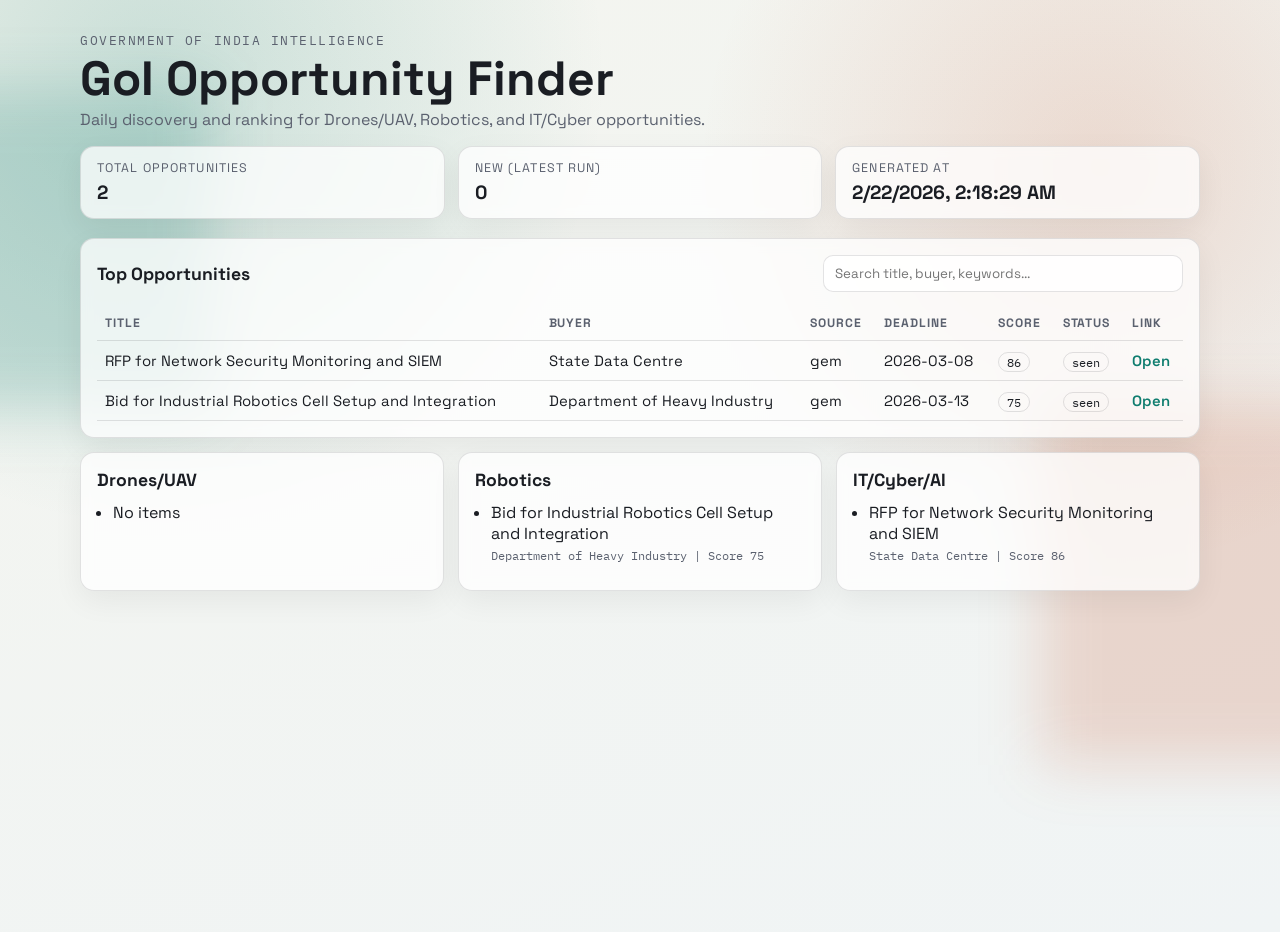
==== web/index.html @ 506322f1 "Initial GoI Opportunity Finder" ====
<!doctype html>
<html lang="en">
  <head>
    <meta charset="utf-8" />
    <meta name="viewport" content="width=device-width, initial-scale=1" />
    <title>GoI Opportunity Finder</title>
    <link rel="preconnect" href="https://fonts.googleapis.com" />
    <link rel="preconnect" href="https://fonts.gstatic.com" crossorigin />
    <link
      href="https://fonts.googleapis.com/css2?family=Space+Grotesk:wght@400;500;700&family=IBM+Plex+Mono:wght@400;500&display=swap"
      rel="stylesheet"
    />
    <link rel="stylesheet" href="./styles.css" />
  </head>
  <body>
    <div class="bg-orb orb-a"></div>
    <div class="bg-orb orb-b"></div>

    <main class="page">
      <header class="hero">
        <p class="kicker">Government of India Intelligence</p>
        <h1>GoI Opportunity Finder</h1>
        <p class="subtitle">
          Daily discovery and ranking for Drones/UAV, Robotics, and IT/Cyber opportunities.
        </p>
        <div class="stats" id="stats">
          <article class="card stat">
            <span class="label">Total Opportunities</span>
            <strong id="totalCount">0</strong>
          </article>
          <article class="card stat">
            <span class="label">New (Latest Run)</span>
            <strong id="newCount">0</strong>
          </article>
          <article class="card stat">
            <span class="label">Generated At</span>
            <strong id="generatedAt">N/A</strong>
          </article>
        </div>
      </header>

      <section class="card section">
        <div class="section-head">
          <h2>Top Opportunities</h2>
          <input
            id="searchInput"
            class="search"
            type="search"
            placeholder="Search title, buyer, keywords..."
          />
        </div>
        <div class="table-wrap">
          <table>
            <thead>
              <tr>
                <th>Title</th>
                <th>Buyer</th>
                <th>Source</th>
                <th>Deadline</th>
                <th>Score</th>
                <th>Status</th>
                <th>Link</th>
              </tr>
            </thead>
            <tbody id="opportunityRows">
              <tr>
                <td colspan="7">Loading...</td>
              </tr>
            </tbody>
          </table>
        </div>
      </section>

      <section class="grid">
        <article class="card section">
          <h2>Drones/UAV</h2>
          <ul id="dronesList" class="group-list"></ul>
        </article>
        <article class="card section">
          <h2>Robotics</h2>
          <ul id="roboticsList" class="group-list"></ul>
        </article>
        <article class="card section">
          <h2>IT/Cyber/AI</h2>
          <ul id="itList" class="group-list"></ul>
        </article>
      </section>
    </main>

    <script src="./app.js"></script>
  </body>
</html>
---- web/styles.css ----
:root {
  --bg: #f5f6f1;
  --ink: #1a1d23;
  --muted: #5b616f;
  --panel: rgba(255, 255, 255, 0.75);
  --line: rgba(26, 29, 35, 0.12);
  --accent: #0f7d6f;
  --accent-2: #c24a1f;
  --mono: "IBM Plex Mono", ui-monospace, SFMono-Regular, Menlo, monospace;
  --sans: "Space Grotesk", "Segoe UI", sans-serif;
}

* {
  box-sizing: border-box;
}

body {
  margin: 0;
  min-height: 100vh;
  background:
    radial-gradient(circle at 12% 8%, rgba(15, 125, 111, 0.19), transparent 32%),
    radial-gradient(circle at 86% 18%, rgba(194, 74, 31, 0.16), transparent 30%),
    linear-gradient(160deg, #f4f5ef 0%, #f0f4f5 100%);
  color: var(--ink);
  font-family: var(--sans);
}

.bg-orb {
  position: fixed;
  z-index: 0;
  filter: blur(30px);
  pointer-events: none;
}

.orb-a {
  width: 320px;
  height: 320px;
  left: -110px;
  top: 10vh;
  background: rgba(15, 125, 111, 0.2);
}

.orb-b {
  width: 360px;
  height: 360px;
  right: -120px;
  top: 45vh;
  background: rgba(194, 74, 31, 0.18);
}

.page {
  position: relative;
  z-index: 1;
  width: min(1120px, 94vw);
  margin: 2rem auto 3rem;
}

.hero {
  margin-bottom: 1.2rem;
}

.kicker {
  margin: 0;
  font-family: var(--mono);
  font-size: 0.8rem;
  text-transform: uppercase;
  letter-spacing: 0.12em;
  color: var(--muted);
}

h1 {
  margin: 0.3rem 0 0.3rem;
  font-size: clamp(2rem, 4vw, 3rem);
  line-height: 1.06;
}

.subtitle {
  margin: 0;
  color: var(--muted);
  max-width: 70ch;
}

.stats {
  display: grid;
  grid-template-columns: repeat(3, minmax(0, 1fr));
  gap: 0.8rem;
  margin-top: 1rem;
}

.card {
  border: 1px solid var(--line);
  border-radius: 14px;
  background: var(--panel);
  backdrop-filter: blur(6px);
  box-shadow: 0 10px 30px rgba(16, 19, 23, 0.06);
}

.stat {
  padding: 0.8rem 1rem;
}

.label {
  display: block;
  color: var(--muted);
  font-size: 0.78rem;
  text-transform: uppercase;
  letter-spacing: 0.09em;
  margin-bottom: 0.25rem;
}

.stat strong {
  font-size: 1.2rem;
}

.section {
  padding: 1rem;
  margin-top: 0.9rem;
}

.section h2 {
  margin: 0;
  font-size: 1.1rem;
}

.section-head {
  display: flex;
  justify-content: space-between;
  align-items: center;
  gap: 0.8rem;
  margin-bottom: 0.8rem;
}

.search {
  width: min(360px, 100%);
  border: 1px solid var(--line);
  border-radius: 10px;
  padding: 0.55rem 0.7rem;
  font-family: var(--sans);
  background: rgba(255, 255, 255, 0.85);
}

.table-wrap {
  overflow-x: auto;
}

table {
  width: 100%;
  border-collapse: collapse;
  min-width: 760px;
}

th,
td {
  text-align: left;
  padding: 0.62rem 0.5rem;
  border-bottom: 1px solid var(--line);
  font-size: 0.93rem;
}

th {
  font-size: 0.76rem;
  text-transform: uppercase;
  letter-spacing: 0.08em;
  color: var(--muted);
}

td a {
  color: var(--accent);
  text-decoration: none;
  font-weight: 600;
}

td a:hover {
  text-decoration: underline;
}

.badge {
  border: 1px solid var(--line);
  border-radius: 999px;
  padding: 0.1rem 0.5rem;
  font-size: 0.72rem;
  font-family: var(--mono);
  white-space: nowrap;
}

.grid {
  display: grid;
  grid-template-columns: repeat(3, minmax(0, 1fr));
  gap: 0.9rem;
}

.group-list {
  margin: 0.65rem 0 0;
  padding-left: 1rem;
}

.group-list li {
  margin-bottom: 0.55rem;
  color: var(--ink);
}

.group-list small {
  color: var(--muted);
  font-family: var(--mono);
  font-size: 0.72rem;
}

@media (max-width: 960px) {
  .stats,
  .grid {
    grid-template-columns: 1fr;
  }

  .section-head {
    flex-direction: column;
    align-items: stretch;
  }
}
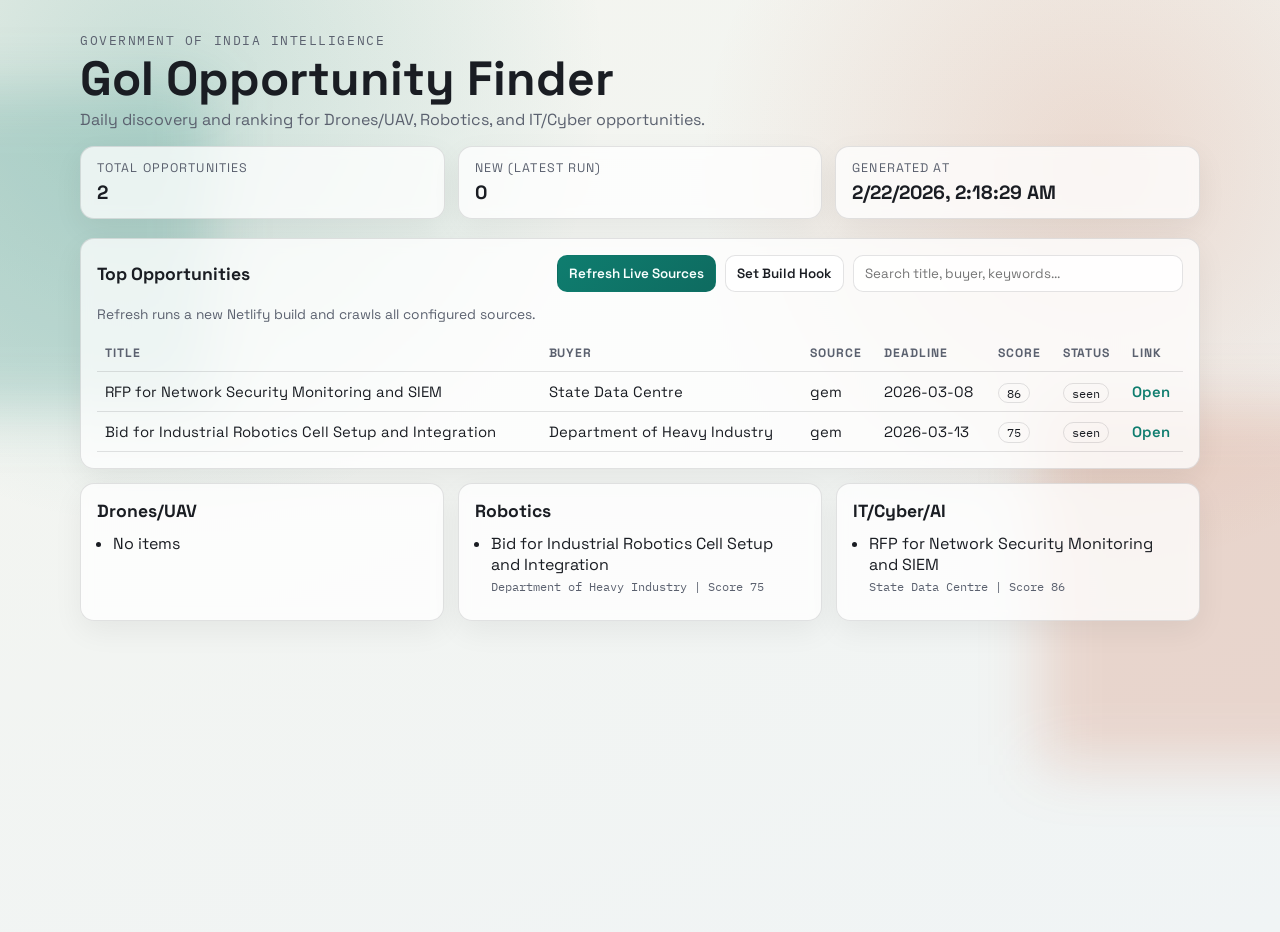
==== commit fd04aae9: "auto: publish 2026-02-22 03:02:48Z" ====
--- a/web/index.html
+++ b/web/index.html
@@ -42,13 +42,20 @@
       <section class="card section">
         <div class="section-head">
           <h2>Top Opportunities</h2>
-          <input
-            id="searchInput"
-            class="search"
-            type="search"
-            placeholder="Search title, buyer, keywords..."
-          />
+          <div class="controls">
+            <button id="refreshBtn" class="action-btn" type="button">Refresh Live Sources</button>
+            <button id="setHookBtn" class="action-btn secondary" type="button">Set Build Hook</button>
+            <input
+              id="searchInput"
+              class="search"
+              type="search"
+              placeholder="Search title, buyer, keywords..."
+            />
+          </div>
         </div>
+        <p id="refreshStatus" class="refresh-status">
+          Refresh runs a new Netlify build and crawls all configured sources.
+        </p>
         <div class="table-wrap">
           <table>
             <thead>
--- a/web/styles.css
+++ b/web/styles.css
@@ -130,13 +130,68 @@
   margin-bottom: 0.8rem;
 }
 
+.controls {
+  display: flex;
+  align-items: center;
+  gap: 0.55rem;
+  width: min(760px, 100%);
+  justify-content: flex-end;
+}
+
+.action-btn {
+  border: 1px solid transparent;
+  background: linear-gradient(135deg, var(--accent), #0e6b60);
+  color: #f8fffe;
+  border-radius: 10px;
+  padding: 0.55rem 0.7rem;
+  font-family: var(--sans);
+  font-size: 0.84rem;
+  font-weight: 600;
+  cursor: pointer;
+  transition: transform 140ms ease, opacity 140ms ease;
+}
+
+.action-btn:hover {
+  transform: translateY(-1px);
+}
+
+.action-btn:disabled {
+  opacity: 0.7;
+  cursor: not-allowed;
+  transform: none;
+}
+
+.action-btn.secondary {
+  background: rgba(255, 255, 255, 0.85);
+  color: var(--ink);
+  border-color: var(--line);
+}
+
 .search {
-  width: min(360px, 100%);
+  width: min(330px, 100%);
   border: 1px solid var(--line);
   border-radius: 10px;
   padding: 0.55rem 0.7rem;
   font-family: var(--sans);
   background: rgba(255, 255, 255, 0.85);
+}
+
+.refresh-status {
+  margin: 0 0 0.8rem;
+  color: var(--muted);
+  font-size: 0.86rem;
+}
+
+.refresh-status.success {
+  color: #0a6c55;
+}
+
+.refresh-status.error {
+  color: #a1381a;
+}
+
+.refresh-status.working {
+  color: #375c9f;
 }
 
 .table-wrap {
@@ -215,4 +270,14 @@
     flex-direction: column;
     align-items: stretch;
   }
-}
+
+  .controls {
+    width: 100%;
+    justify-content: flex-start;
+    flex-wrap: wrap;
+  }
+
+  .search {
+    width: 100%;
+  }
+}
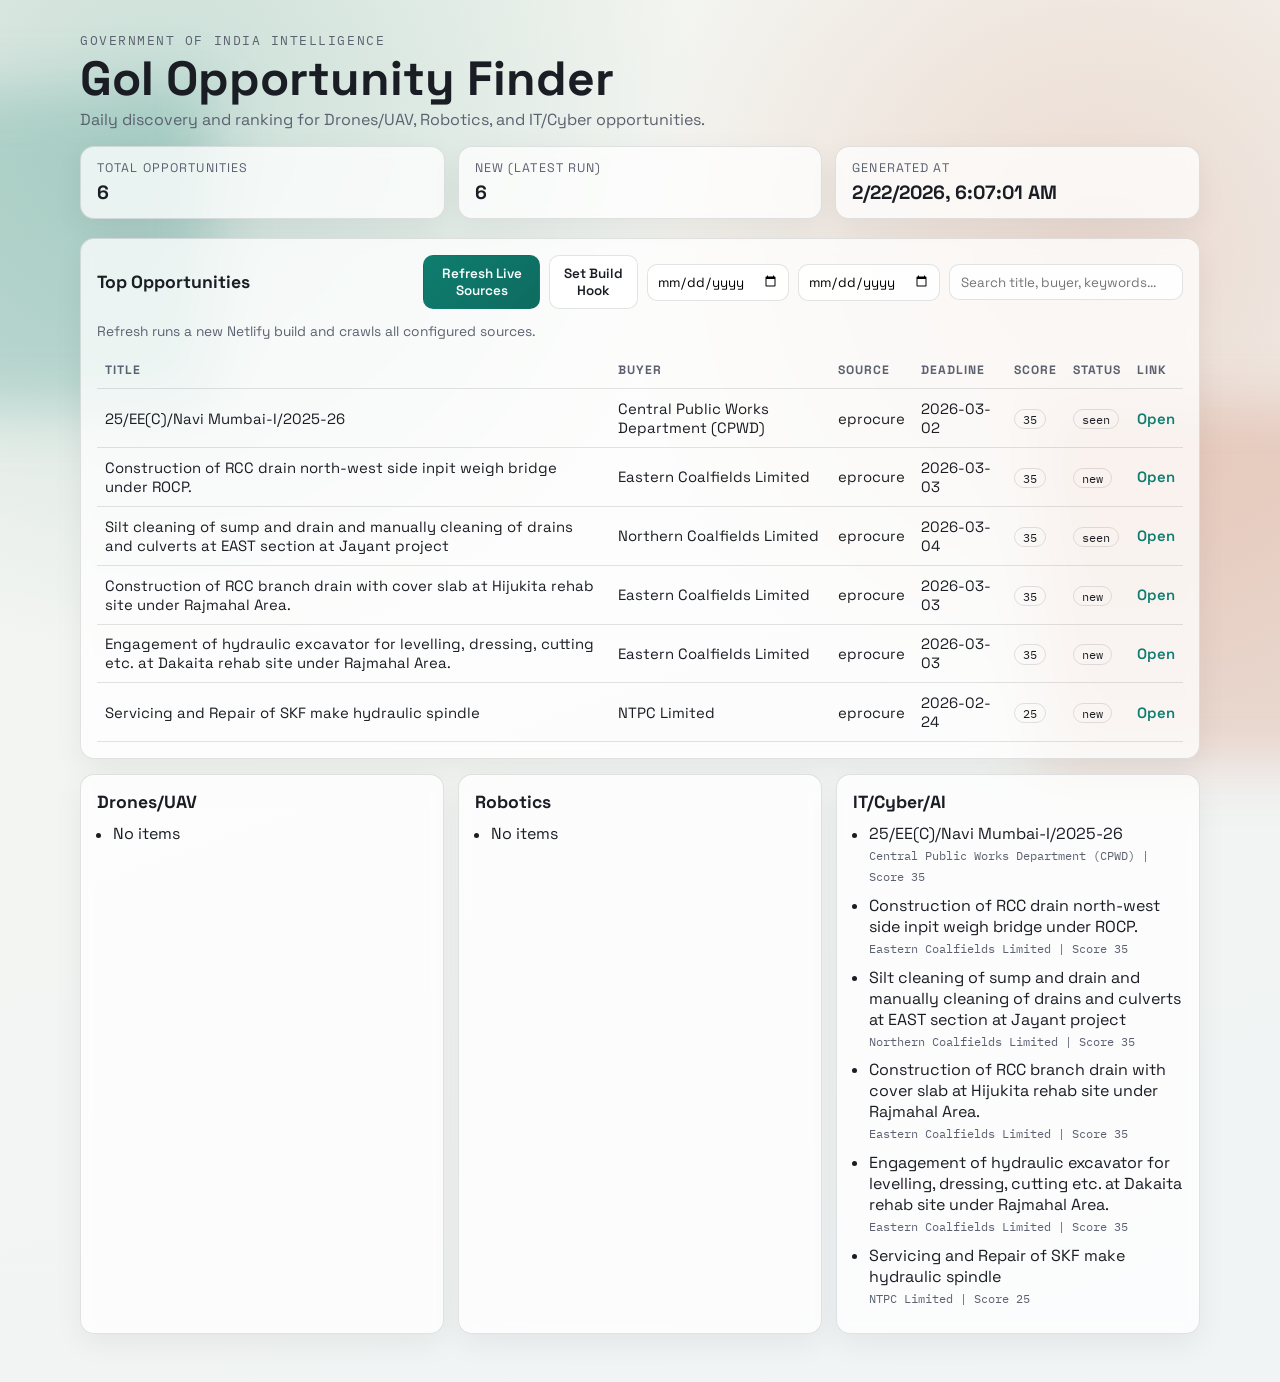
==== commit 7a7ecabb: "auto: publish 2026-02-22 06:09:01Z" ====
--- a/web/index.html
+++ b/web/index.html
@@ -45,6 +45,8 @@
           <div class="controls">
             <button id="refreshBtn" class="action-btn" type="button">Refresh Live Sources</button>
             <button id="setHookBtn" class="action-btn secondary" type="button">Set Build Hook</button>
+            <input id="publishedFrom" class="date-input" type="date" aria-label="Published from" />
+            <input id="publishedTo" class="date-input" type="date" aria-label="Published to" />
             <input
               id="searchInput"
               class="search"
--- a/web/styles.css
+++ b/web/styles.css
@@ -176,6 +176,15 @@
   background: rgba(255, 255, 255, 0.85);
 }
 
+.date-input {
+  border: 1px solid var(--line);
+  border-radius: 10px;
+  padding: 0.5rem 0.55rem;
+  font-family: var(--sans);
+  background: rgba(255, 255, 255, 0.85);
+  min-width: 142px;
+}
+
 .refresh-status {
   margin: 0 0 0.8rem;
   color: var(--muted);
